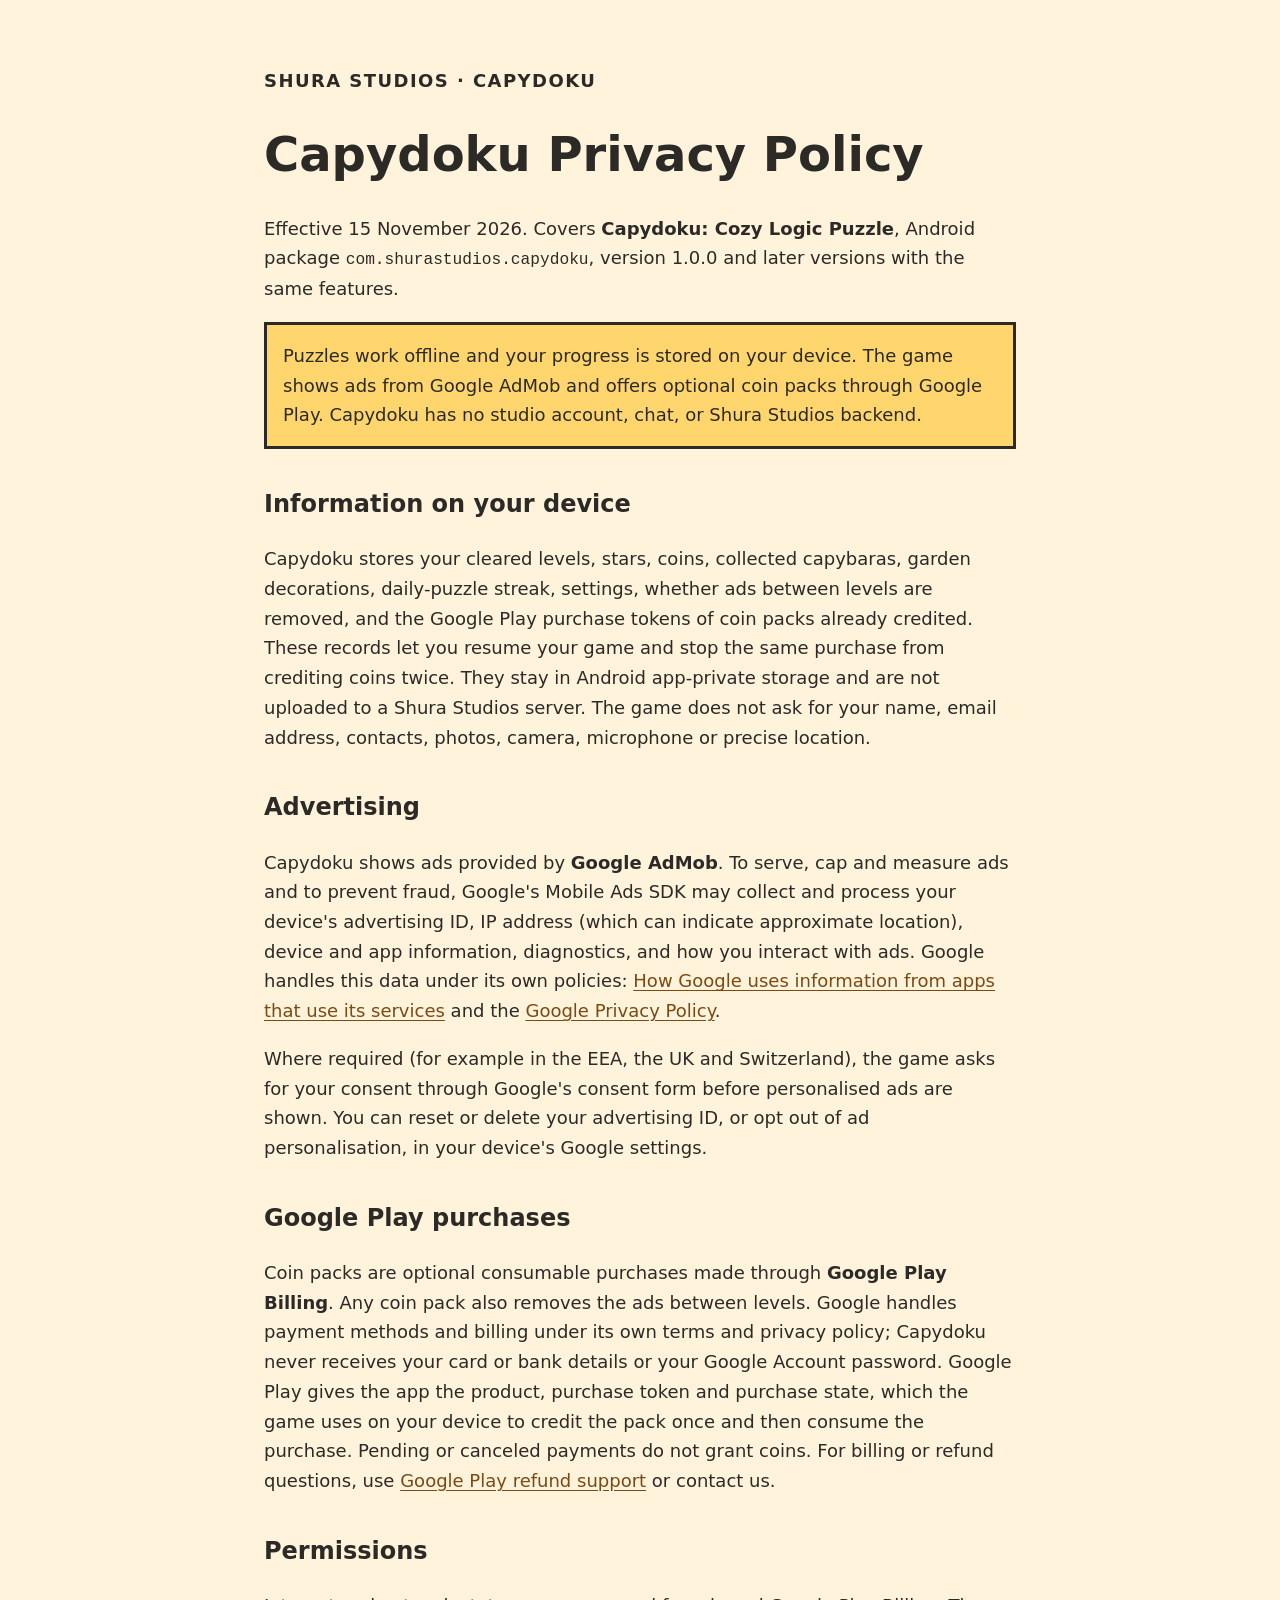
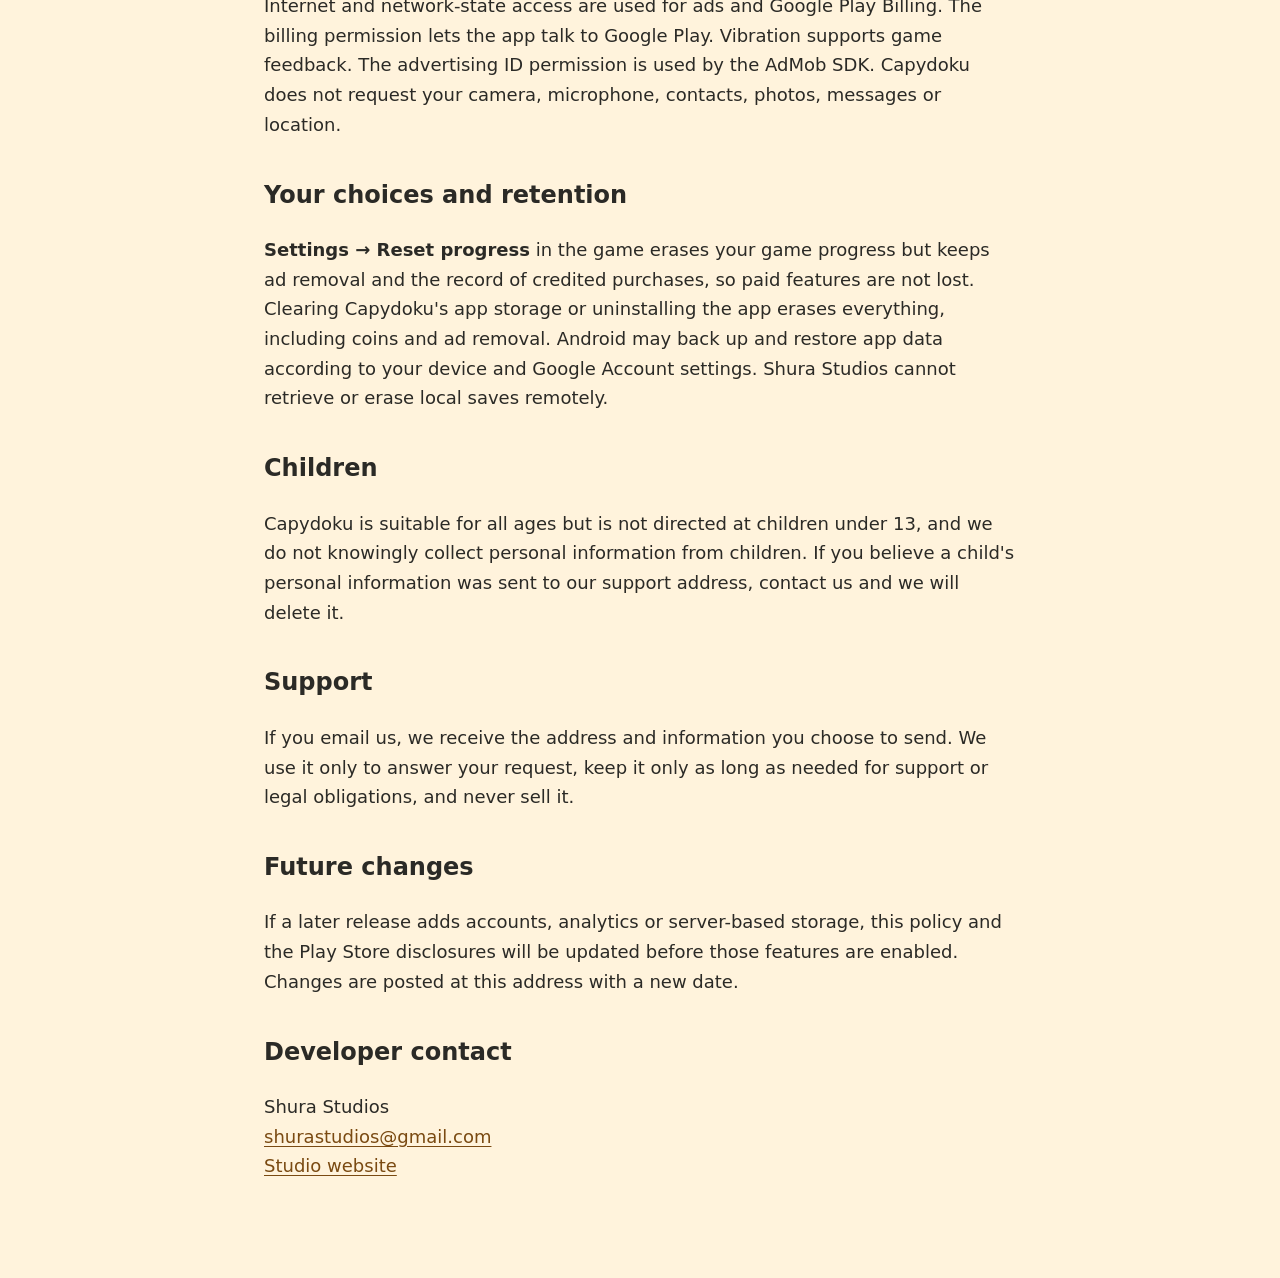
==== capydoku-privacy.html @ 289d5138 "Add privacy policy for Capydoku closed testing Co-Authored-By: Claude Opus 5.5 <noreply@anthropic.co" ====
<!doctype html>
<html lang="en">
<head>
<meta charset="utf-8">
<meta name="viewport" content="width=device-width, initial-scale=1">
<meta name="description" content="Privacy policy for Capydoku: Cozy Logic Puzzle by Shura Studios.">
<title>Capydoku Privacy Policy · Shura Studios</title>
<style>
:root{color-scheme:light}*{box-sizing:border-box}body{margin:0;background:#fff3dc;color:#2b2a26;font:18px/1.65 system-ui,sans-serif}main{max-width:800px;margin:auto;padding:48px 24px 80px}h1{font-size:clamp(32px,6vw,48px);line-height:1.12}h2{font-size:24px;margin-top:36px}a{color:#7a4a12;text-underline-offset:3px}a:focus-visible{outline:3px solid #2b2a26;outline-offset:4px}.label{font-weight:700;letter-spacing:.08em}code{overflow-wrap:anywhere;font-size:.9em}.note{border:3px solid #2b2a26;background:#ffd66e;padding:16px}
</style>
</head>
<body><main>
<p class="label">SHURA STUDIOS · CAPYDOKU</p>
<h1>Capydoku Privacy Policy</h1>
<p>Effective 15 November 2026. Covers <strong>Capydoku: Cozy Logic Puzzle</strong>, Android package <code>com.shurastudios.capydoku</code>, version 1.0.0 and later versions with the same features.</p>
<p class="note">Puzzles work offline and your progress is stored on your device. The game shows ads from Google AdMob and offers optional coin packs through Google Play. Capydoku has no studio account, chat, or Shura Studios backend.</p>
<h2>Information on your device</h2>
<p>Capydoku stores your cleared levels, stars, coins, collected capybaras, garden decorations, daily-puzzle streak, settings, whether ads between levels are removed, and the Google Play purchase tokens of coin packs already credited. These records let you resume your game and stop the same purchase from crediting coins twice. They stay in Android app-private storage and are not uploaded to a Shura Studios server. The game does not ask for your name, email address, contacts, photos, camera, microphone or precise location.</p>
<h2>Advertising</h2>
<p>Capydoku shows ads provided by <strong>Google AdMob</strong>. To serve, cap and measure ads and to prevent fraud, Google's Mobile Ads SDK may collect and process your device's advertising ID, IP address (which can indicate approximate location), device and app information, diagnostics, and how you interact with ads. Google handles this data under its own policies: <a href="https://policies.google.com/technologies/partner-sites">How Google uses information from apps that use its services</a> and the <a href="https://policies.google.com/privacy">Google Privacy Policy</a>.</p>
<p>Where required (for example in the EEA, the UK and Switzerland), the game asks for your consent through Google's consent form before personalised ads are shown. You can reset or delete your advertising ID, or opt out of ad personalisation, in your device's Google settings.</p>
<h2>Google Play purchases</h2>
<p>Coin packs are optional consumable purchases made through <strong>Google Play Billing</strong>. Any coin pack also removes the ads between levels. Google handles payment methods and billing under its own terms and privacy policy; Capydoku never receives your card or bank details or your Google Account password. Google Play gives the app the product, purchase token and purchase state, which the game uses on your device to credit the pack once and then consume the purchase. Pending or canceled payments do not grant coins. For billing or refund questions, use <a href="https://support.google.com/googleplay/answer/2479637">Google Play refund support</a> or contact us.</p>
<h2>Permissions</h2>
<p>Internet and network-state access are used for ads and Google Play Billing. The billing permission lets the app talk to Google Play. Vibration supports game feedback. The advertising ID permission is used by the AdMob SDK. Capydoku does not request your camera, microphone, contacts, photos, messages or location.</p>
<h2>Your choices and retention</h2>
<p><strong>Settings → Reset progress</strong> in the game erases your game progress but keeps ad removal and the record of credited purchases, so paid features are not lost. Clearing Capydoku's app storage or uninstalling the app erases everything, including coins and ad removal. Android may back up and restore app data according to your device and Google Account settings. Shura Studios cannot retrieve or erase local saves remotely.</p>
<h2>Children</h2>
<p>Capydoku is suitable for all ages but is not directed at children under 13, and we do not knowingly collect personal information from children. If you believe a child's personal information was sent to our support address, contact us and we will delete it.</p>
<h2>Support</h2>
<p>If you email us, we receive the address and information you choose to send. We use it only to answer your request, keep it only as long as needed for support or legal obligations, and never sell it.</p>
<h2>Future changes</h2>
<p>If a later release adds accounts, analytics or server-based storage, this policy and the Play Store disclosures will be updated before those features are enabled. Changes are posted at this address with a new date.</p>
<h2>Developer contact</h2>
<p>Shura Studios<br><a href="mailto:shurastudios@gmail.com">shurastudios@gmail.com</a><br><a href="https://thangpq46.github.io/">Studio website</a></p>
</main></body></html>
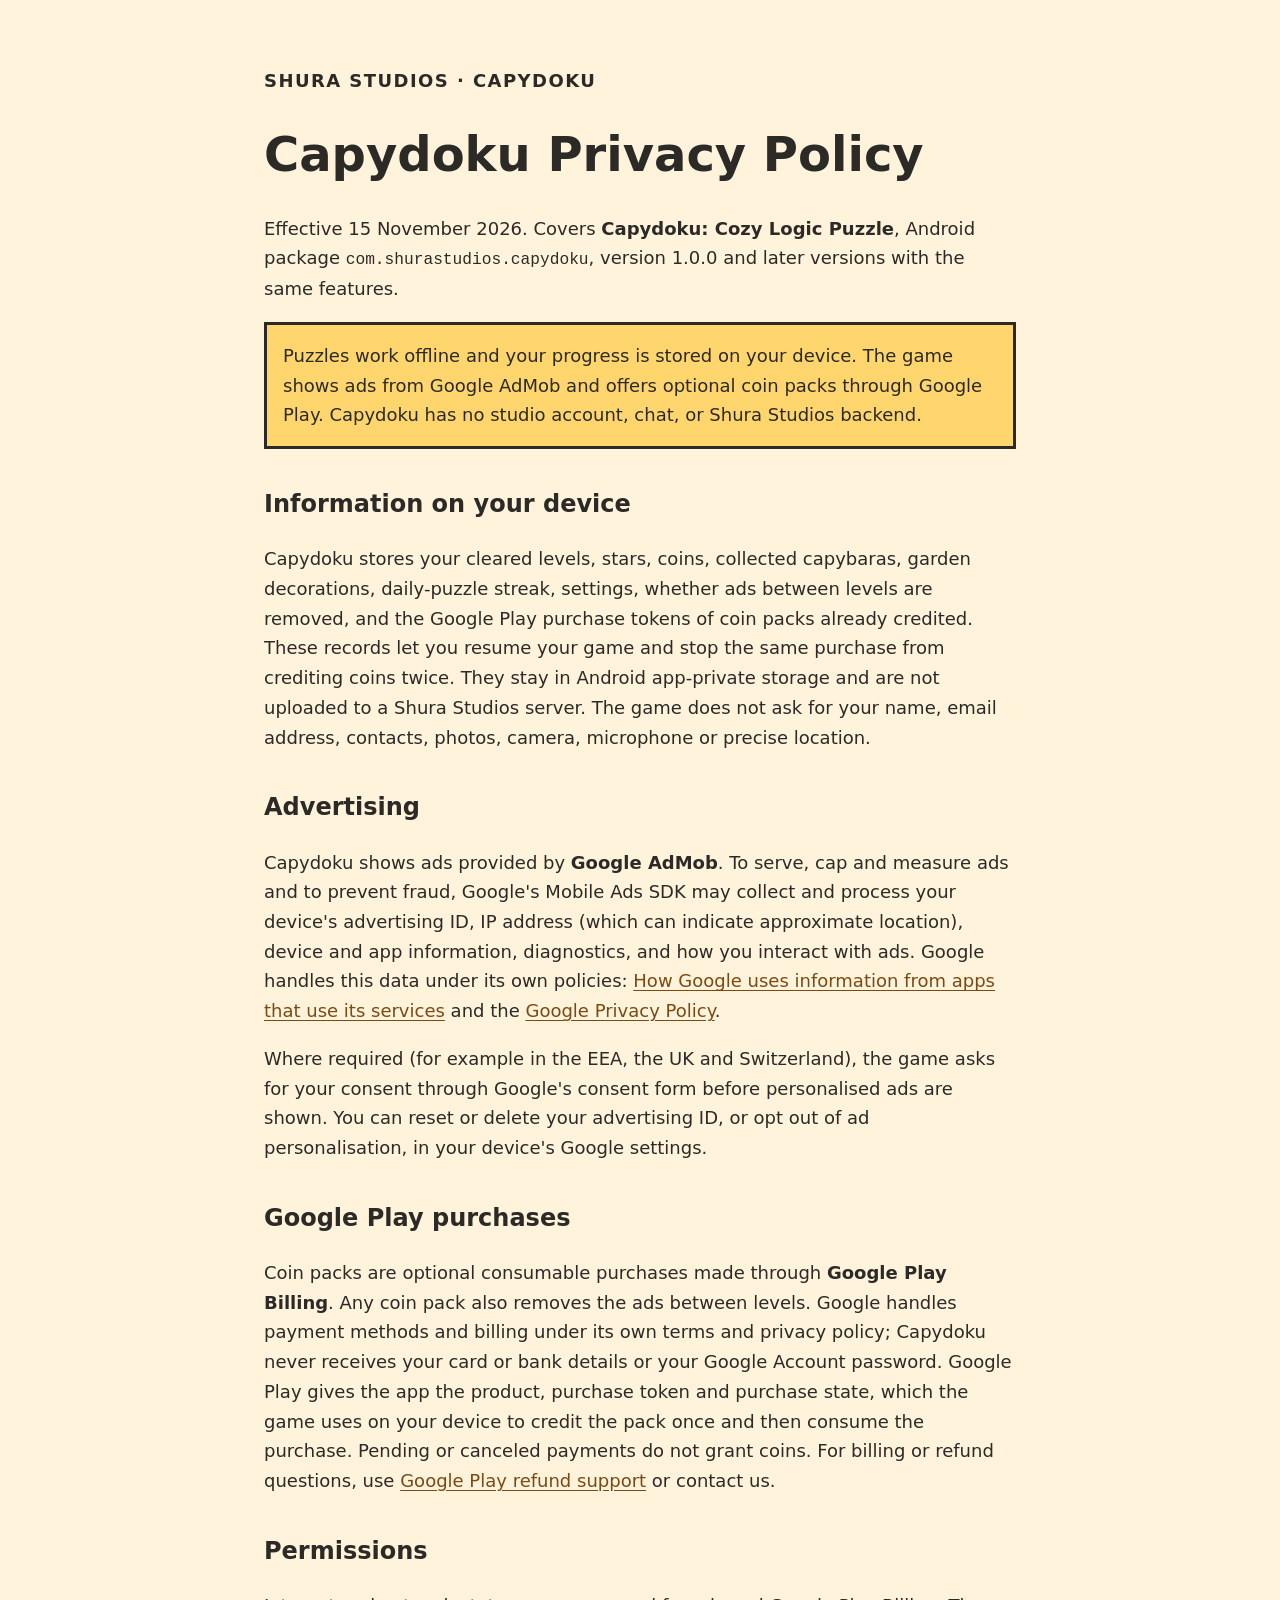
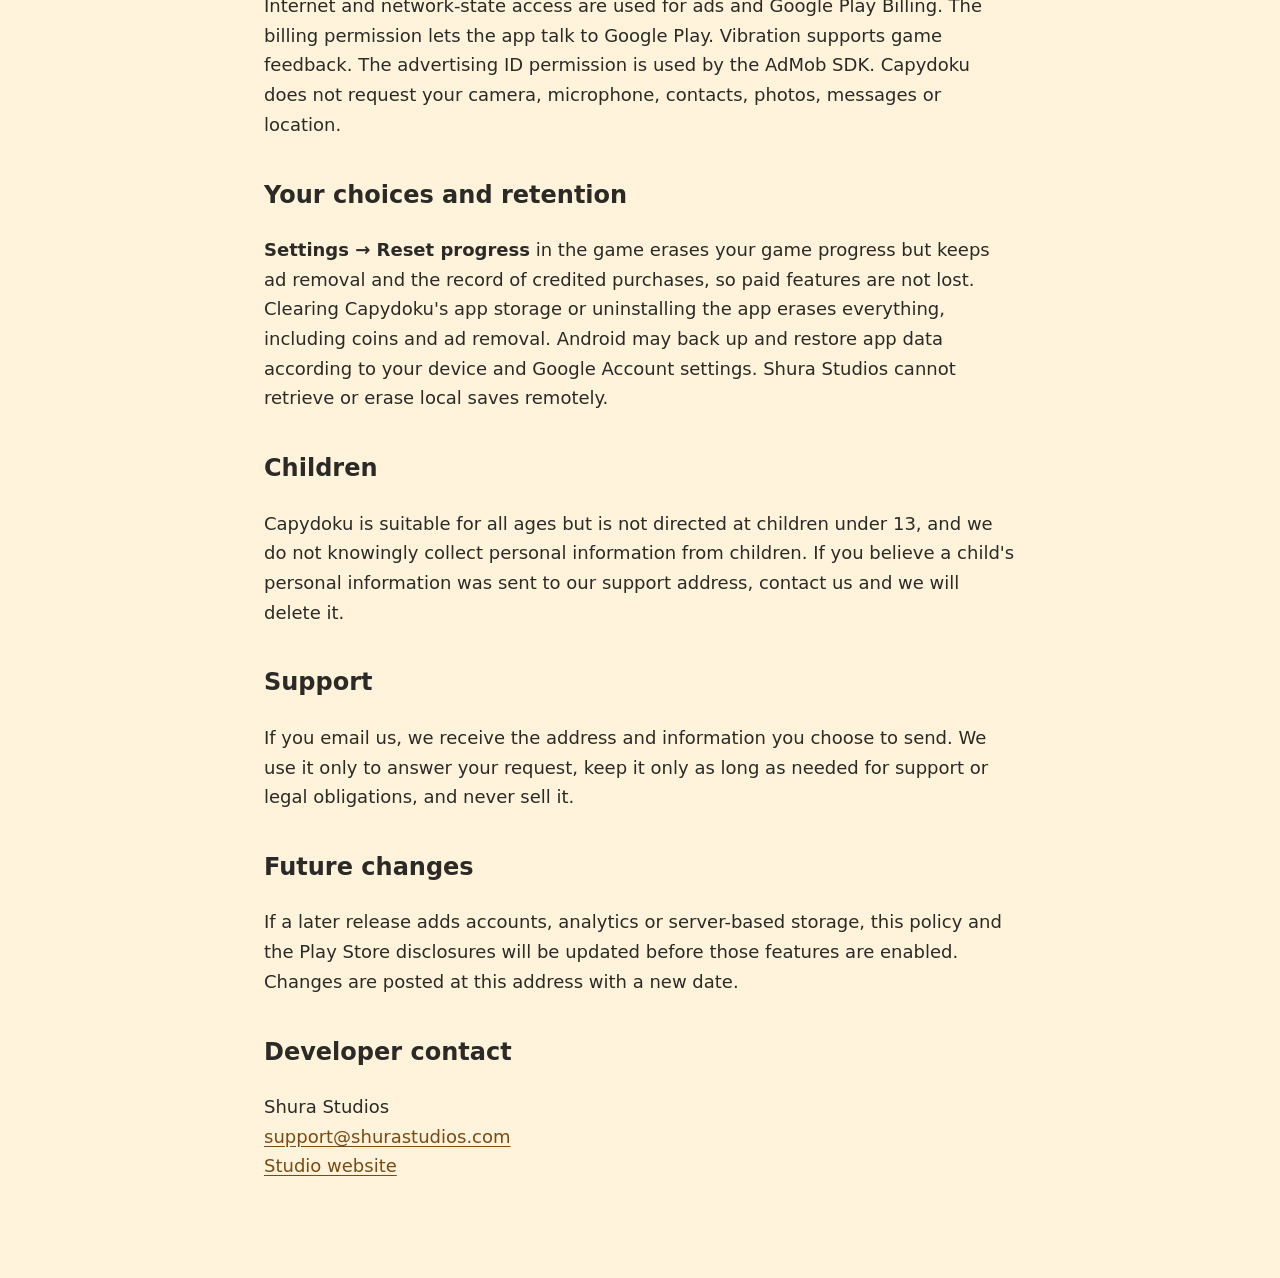
==== commit 945e03fc: "Move contact to support@shurastudios.com, fix Kuro package, add Geni Fighter, Pets Jump and ShuraPS2" ====
--- a/capydoku-privacy.html
+++ b/capydoku-privacy.html
@@ -32,5 +32,5 @@
 <h2>Future changes</h2>
 <p>If a later release adds accounts, analytics or server-based storage, this policy and the Play Store disclosures will be updated before those features are enabled. Changes are posted at this address with a new date.</p>
 <h2>Developer contact</h2>
-<p>Shura Studios<br><a href="mailto:shurastudios@gmail.com">shurastudios@gmail.com</a><br><a href="https://thangpq46.github.io/">Studio website</a></p>
+<p>Shura Studios<br><a href="mailto:support@shurastudios.com">support@shurastudios.com</a><br><a href="https://shurastudios.com/">Studio website</a></p>
 </main></body></html>
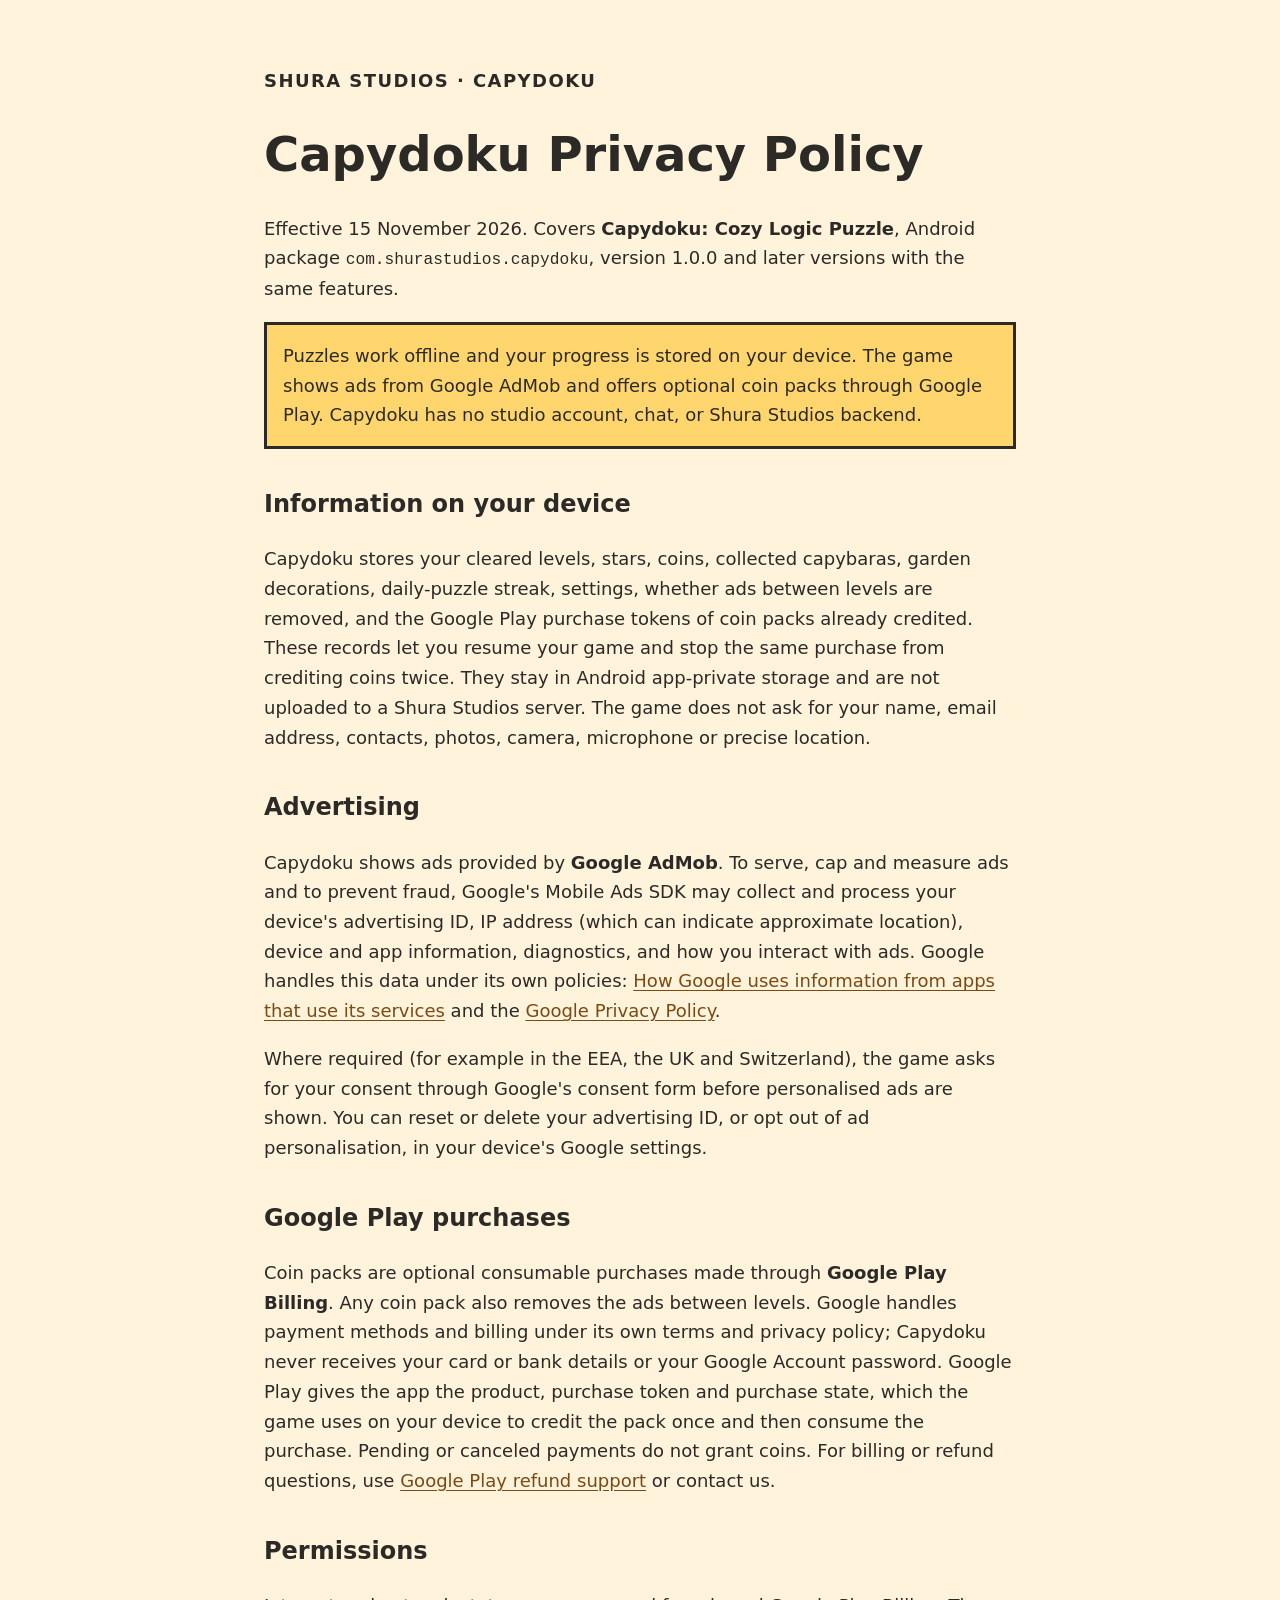
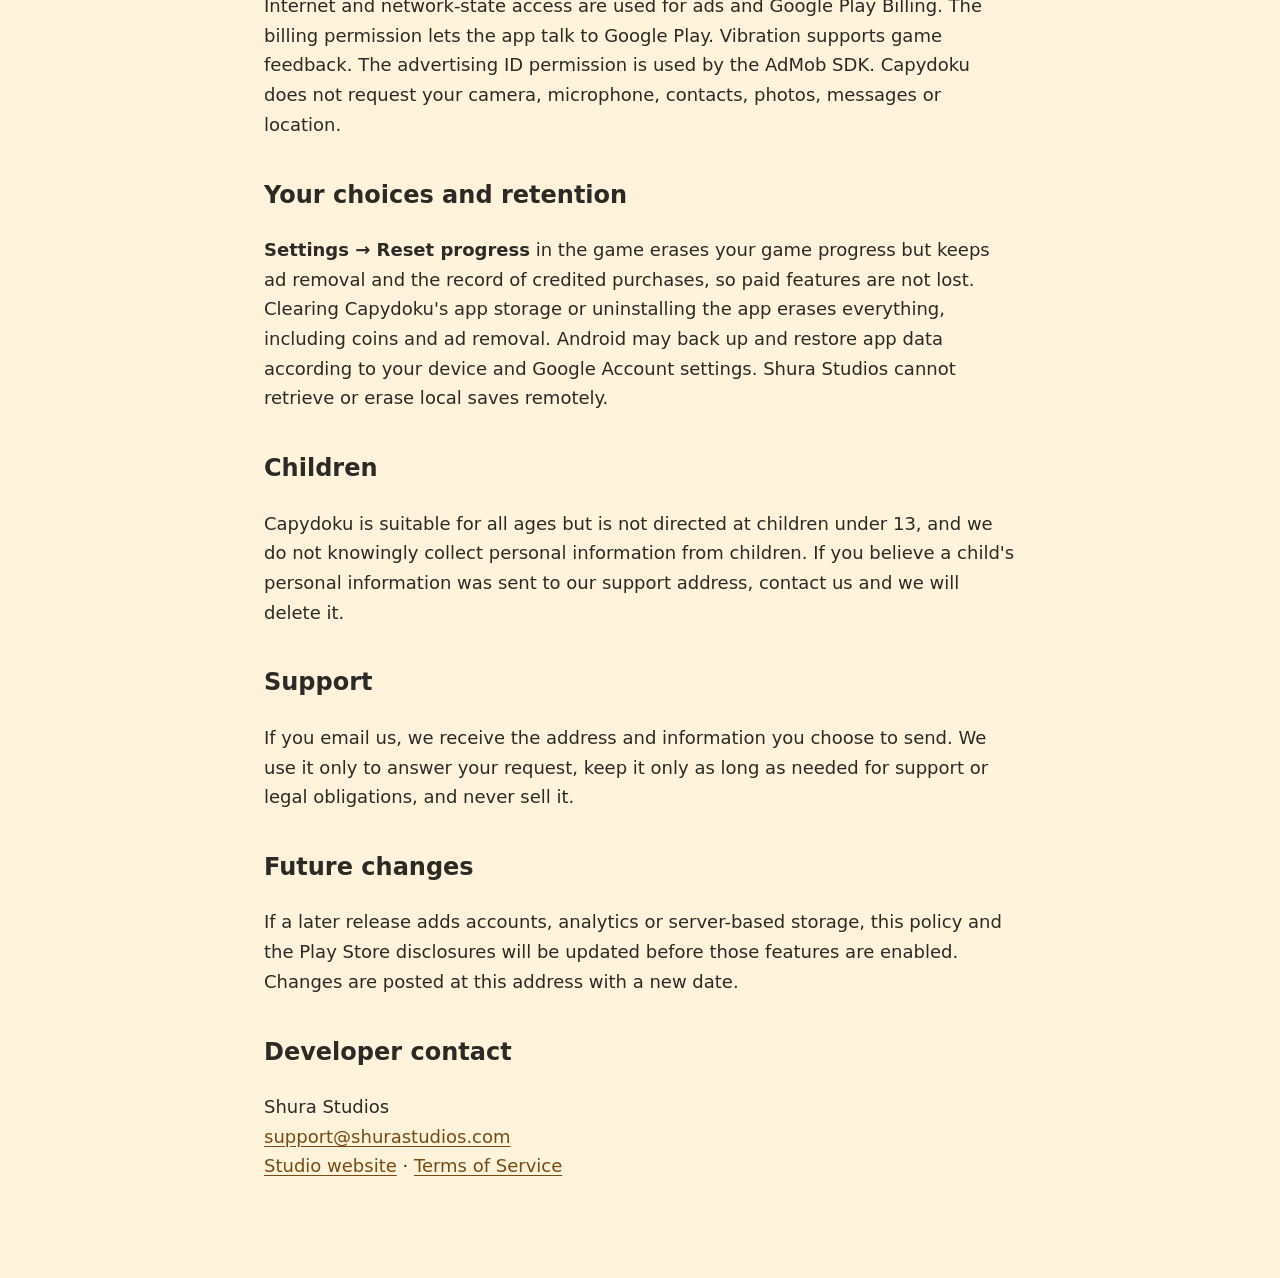
==== commit 0a9cf4f1: "List all twelve Play apps, sync terms and privacy across the catalogue, link Kuro's site on kuro.shu" ====
--- a/capydoku-privacy.html
+++ b/capydoku-privacy.html
@@ -32,5 +32,5 @@
 <h2>Future changes</h2>
 <p>If a later release adds accounts, analytics or server-based storage, this policy and the Play Store disclosures will be updated before those features are enabled. Changes are posted at this address with a new date.</p>
 <h2>Developer contact</h2>
-<p>Shura Studios<br><a href="mailto:support@shurastudios.com">support@shurastudios.com</a><br><a href="https://shurastudios.com/">Studio website</a></p>
+<p>Shura Studios<br><a href="mailto:support@shurastudios.com">support@shurastudios.com</a><br><a href="https://shurastudios.com/">Studio website</a> · <a href="https://shurastudios.com/terms">Terms of Service</a></p>
 </main></body></html>
